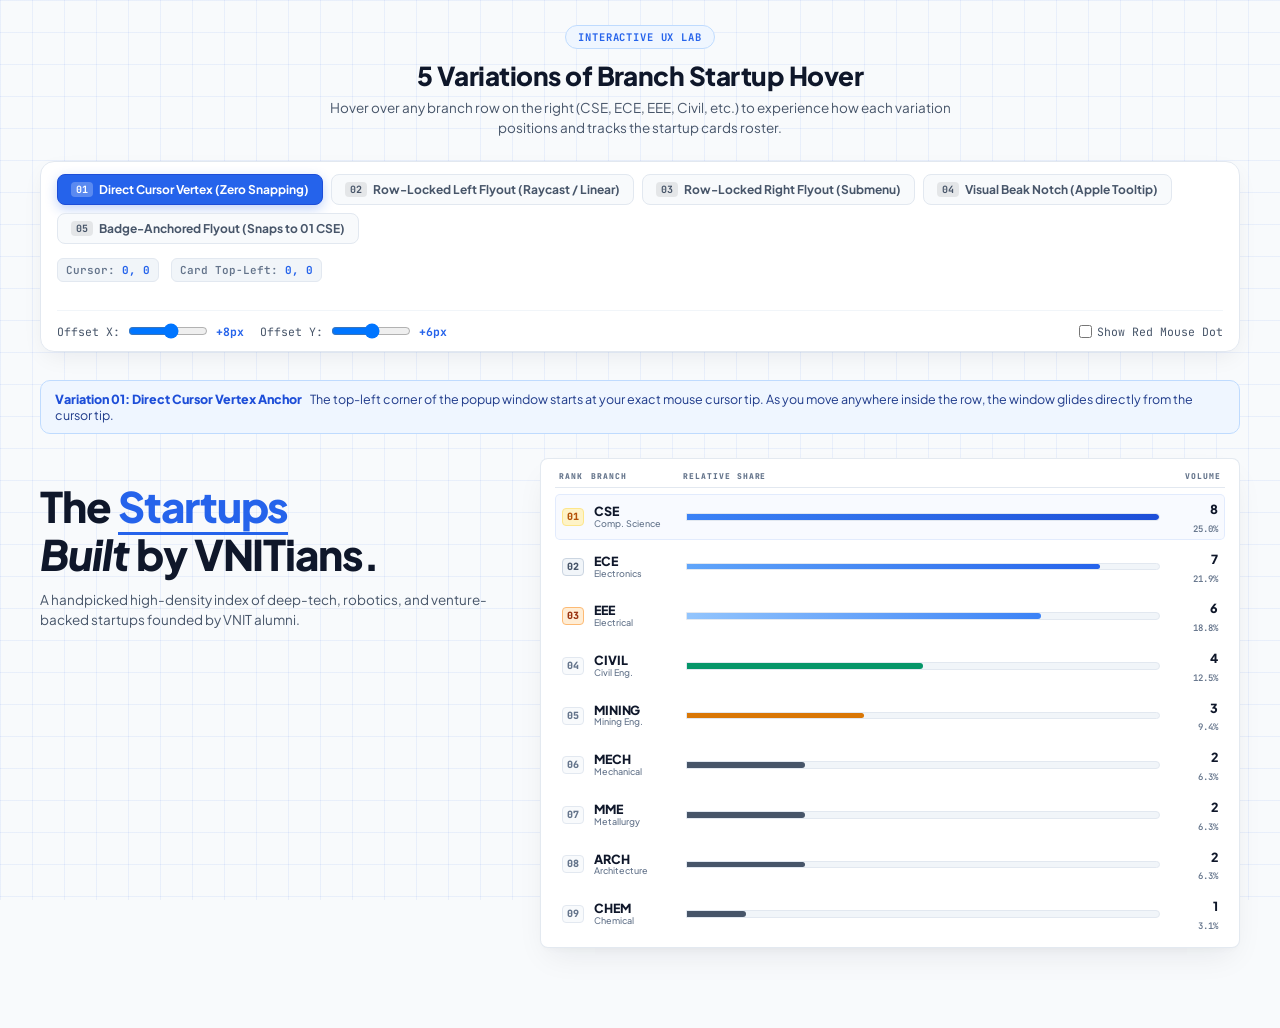
==== branch_hover_5_variations.html @ 7978f63e "feat(lab): add interactive 5 variations prototype for branch hover inspector" ====
<!DOCTYPE html>
<html lang="en">
<head>
  <meta charset="UTF-8">
  <meta name="viewport" content="width=device-width, initial-scale=1.0">
  <title>Branch Hover Inspector — 5 Interactive Hover Variations</title>
  <link rel="preconnect" href="https://fonts.googleapis.com">
  <link rel="preconnect" href="https://fonts.gstatic.com" crossorigin>
  <link href="https://fonts.googleapis.com/css2?family=JetBrains+Mono:wght@400;500;600;700;800&family=Plus+Jakarta+Sans:ital,wght@0,400;0,500;0,600;0,700;0,800;1,700;1,800&display=swap" rel="stylesheet">
  <style>
    :root {
      --font-sans: 'Plus Jakarta Sans', -apple-system, BlinkMacSystemFont, sans-serif;
      --font-mono: 'JetBrains Mono', monospace;
      --bg-page: #F8FAFC;
      --ink-primary: #0F172A;
      --ink-secondary: #475569;
      --ink-muted: #64748B;
      --border-subtle: #E2E8F0;
      --blue-primary: #2563EB;
      --blue-dark: #1D4ED8;
    }

    * { box-sizing: border-box; margin: 0; padding: 0; }
    body {
      font-family: var(--font-sans);
      background: var(--bg-page);
      color: var(--ink-primary);
      min-height: 100vh;
      padding: 24px 20px 80px;
      -webkit-font-smoothing: antialiased;
      overflow-x: hidden;
    }

    /* Blueprint Background Grid */
    .blueprint-grid {
      position: fixed;
      inset: 0;
      background-image: 
        linear-gradient(to right, rgba(37, 99, 235, 0.07) 1px, transparent 1px),
        linear-gradient(to bottom, rgba(37, 99, 235, 0.07) 1px, transparent 1px);
      background-size: 32px 32px;
      pointer-events: none;
      z-index: 0;
    }

    .main-wrap {
      position: relative;
      z-index: 2;
      max-width: 1200px;
      margin: 0 auto;
    }

    /* Header */
    .lab-header {
      text-align: center;
      margin-bottom: 24px;
    }
    .lab-pill {
      display: inline-flex;
      align-items: center;
      gap: 6px;
      font-family: var(--font-mono);
      font-size: 10.5px;
      font-weight: 700;
      letter-spacing: 0.08em;
      text-transform: uppercase;
      color: var(--blue-primary);
      background: #EFF6FF;
      border: 1px solid #BFDBFE;
      padding: 4px 12px;
      border-radius: 999px;
      margin-bottom: 10px;
    }
    .lab-title {
      font-size: 26px;
      font-weight: 800;
      letter-spacing: -0.02em;
      margin-bottom: 6px;
    }
    .lab-sub {
      font-size: 13.5px;
      color: var(--ink-secondary);
      max-width: 680px;
      margin: 0 auto;
      line-height: 1.45;
    }

    /* Variation Switcher Bar */
    .switcher-card {
      background: #FFFFFF;
      border: 1px solid var(--border-subtle);
      border-radius: 14px;
      box-shadow: 0 8px 24px -6px rgba(15, 23, 42, 0.08);
      padding: 12px 16px;
      margin-bottom: 28px;
      display: flex;
      flex-wrap: wrap;
      align-items: center;
      justify-content: space-between;
      gap: 14px;
    }

    .tab-pills {
      display: flex;
      flex-wrap: wrap;
      gap: 8px;
    }
    .tab-btn {
      font-family: var(--font-sans);
      font-size: 12px;
      font-weight: 700;
      padding: 7px 13px;
      border-radius: 8px;
      border: 1px solid var(--border-subtle);
      background: #F8FAFC;
      color: var(--ink-secondary);
      cursor: pointer;
      transition: all 0.15s ease;
      display: flex;
      align-items: center;
      gap: 6px;
    }
    .tab-btn:hover {
      background: #F1F5F9;
      color: var(--ink-primary);
      border-color: #CBD5E1;
    }
    .tab-btn.active {
      background: #2563EB;
      color: #FFFFFF;
      border-color: #1D4ED8;
      box-shadow: 0 4px 12px rgba(37, 99, 235, 0.28);
    }
    .tab-btn .badge-num {
      font-family: var(--font-mono);
      font-size: 10px;
      padding: 1px 5px;
      border-radius: 4px;
      background: rgba(0, 0, 0, 0.08);
    }
    .tab-btn.active .badge-num {
      background: rgba(255, 255, 255, 0.25);
      color: #FFFFFF;
    }

    .telemetry-row {
      display: flex;
      align-items: center;
      gap: 12px;
      font-family: var(--font-mono);
      font-size: 11px;
      color: var(--ink-muted);
    }
    .telemetry-pill {
      background: #F1F5F9;
      padding: 4px 8px;
      border-radius: 6px;
      border: 1px solid #E2E8F0;
      font-weight: 600;
    }
    .telemetry-val {
      color: var(--blue-primary);
      font-weight: 700;
    }

    /* Explanation Banner */
    .mode-desc-box {
      background: #EFF6FF;
      border: 1px solid #BFDBFE;
      border-radius: 10px;
      padding: 10px 14px;
      margin-bottom: 24px;
      font-size: 12.5px;
      color: #1E3A8A;
      display: flex;
      align-items: center;
      justify-content: space-between;
      gap: 12px;
    }
    .mode-desc-title {
      font-weight: 800;
      color: #1D4ED8;
      margin-right: 6px;
    }

    /* Stage Area */
    .stage-wrapper {
      display: grid;
      grid-template-columns: 460px 1fr;
      gap: 40px;
      align-items: start;
    }

    /* Hero Left Preview */
    .hero-mock-left {
      padding-top: 24px;
    }
    .hero-mock-h1 {
      font-size: 42px;
      font-weight: 800;
      line-height: 1.14;
      letter-spacing: -0.025em;
      color: #0F172A;
      margin-bottom: 12px;
    }
    .hero-mock-blue {
      color: #2563EB;
      border-bottom: 3px solid #2563EB;
    }
    .hero-mock-italic {
      font-style: italic;
      color: #0F172A;
    }
    .hero-mock-sub {
      font-size: 13.5px;
      color: var(--ink-secondary);
      line-height: 1.5;
    }

    /* 9-Branch Leaderboard Card (Direct from Production) */
    .leaderboard-card-wrap {
      position: relative;
    }

    .leaderboard-card {
      background: #FFFFFF;
      border: 1px solid rgba(226, 232, 240, 0.95);
      border-radius: 8px;
      padding: 12px 14px 10px 14px;
      box-shadow: 
        0 14px 30px -8px rgba(15, 23, 42, 0.08), 
        0 4px 10px -3px rgba(15, 23, 42, 0.04), 
        0 0 0 1px rgba(255, 255, 255, 0.8) inset;
      user-select: none;
      position: relative;
    }

    .leaderboard-col-heads {
      display: grid;
      grid-template-columns: 24px 84px 1fr 50px;
      gap: 8px;
      padding: 0 4px 6px 4px;
      border-bottom: 1px solid #E2E8F0;
      margin-bottom: 6px;
      font-family: var(--font-mono);
      font-size: 8px;
      font-weight: 800;
      letter-spacing: 0.12em;
      color: #64748B;
      text-transform: uppercase;
    }
    .col-head-r { text-align: right; }

    .leaderboard-list {
      display: flex;
      flex-direction: column;
      gap: 4px;
    }

    .leaderboard-row {
      display: grid;
      grid-template-columns: 24px 84px 1fr 50px;
      gap: 8px;
      align-items: center;
      padding: 4px 6px;
      border-radius: 5px;
      cursor: pointer;
      border: 1px solid transparent;
      transition: background 0.14s ease, border-color 0.14s ease;
      position: relative;
    }
    .leaderboard-row:hover {
      background: rgba(37, 99, 235, 0.06);
      border-color: rgba(37, 99, 235, 0.18);
    }
    .leaderboard-row.is-leader {
      background: rgba(37, 99, 235, 0.03);
      border-color: rgba(37, 99, 235, 0.10);
    }

    .leaderboard-rank {
      font-family: var(--font-mono);
      font-size: 10px;
      font-weight: 800;
      border-radius: 4px;
      text-align: center;
      line-height: 1;
      height: 18px;
      width: 22px;
      display: inline-flex;
      align-items: center;
      justify-content: center;
    }
    .leaderboard-rank.rank-01 { background: #FEF3C7; color: #B45309; border: 1px solid #FDE68A; }
    .leaderboard-rank.rank-02 { background: #F1F5F9; color: #475569; border: 1px solid #CBD5E1; }
    .leaderboard-rank.rank-03 { background: #FFEDD5; color: #9A3412; border: 1px solid #FDBA74; }
    .leaderboard-rank.rank-standard { background: #F8FAFC; color: #64748B; border: 1px solid #E2E8F0; }

    .leaderboard-branch-info {
      display: flex;
      flex-direction: column;
      line-height: 1.1;
    }
    .leaderboard-branch-code {
      font-size: 12.5px;
      font-weight: 800;
      color: #0F172A;
      letter-spacing: -0.01em;
    }
    .leaderboard-branch-sub {
      font-size: 9px;
      font-weight: 500;
      color: #64748B;
      white-space: nowrap;
      overflow: hidden;
      text-overflow: ellipsis;
    }

    .leaderboard-track {
      height: 7.5px;
      background: #F1F5F9;
      border: 1px solid #E2E8F0;
      border-radius: 0 4px 4px 0;
      overflow: hidden;
      position: relative;
    }
    .leaderboard-bar {
      height: 100%;
      border-radius: 0 3px 3px 0;
      transition: width 0.3s ease;
    }
    .bar-cse { background: linear-gradient(90deg, #3B82F6, #1D4ED8); }
    .bar-ece { background: linear-gradient(90deg, #60A5FA, #2563EB); }
    .bar-eee { background: linear-gradient(90deg, #93C5FD, #3B82F6); }
    .bar-civil { background: #059669; }
    .bar-mining { background: #D97706; }
    .bar-mech, .bar-mme, .bar-arch, .bar-chem { background: #475569; }

    .leaderboard-metrics {
      text-align: right;
      line-height: 1.1;
    }
    .leaderboard-val-count {
      font-size: 12.5px;
      font-weight: 800;
      color: #0F172A;
      font-family: var(--font-sans);
    }
    .leaderboard-val-share {
      font-size: 9px;
      font-weight: 600;
      color: #64748B;
      font-family: var(--font-mono);
    }

    /* ═══════════════════════════════════════════════════════════════════
       THE FLOATING HOVER INSPECTOR CARD
       ═══════════════════════════════════════════════════════════════════ */
    .branch-hover-inspector {
      position: fixed;
      pointer-events: none !important;
      z-index: 99999;
      width: 224px;
      transform-origin: top left;
      background: rgba(255, 255, 255, 0.96);
      backdrop-filter: blur(24px) saturate(190%);
      -webkit-backdrop-filter: blur(24px) saturate(190%);
      border: 1px solid rgba(226, 232, 240, 0.95);
      border-radius: 11px;
      box-shadow: 
        0 18px 40px -8px rgba(15, 23, 42, 0.18),
        0 6px 14px -4px rgba(15, 23, 42, 0.08),
        0 0 0 1px rgba(255, 255, 255, 0.9) inset;
      padding: 6px 7px;
      opacity: 0;
      visibility: hidden;
      will-change: transform, opacity;
      transition: opacity 0.16s ease, visibility 0.16s ease;
    }
    .branch-hover-inspector.is-active {
      opacity: 1;
      visibility: visible;
    }

    /* Optional Notch Beak for Variation 04 */
    .bhi-notch {
      display: none;
      position: absolute;
      top: -6px;
      left: 10px;
      width: 12px;
      height: 12px;
      background: #FFFFFF;
      border-left: 1px solid rgba(226, 232, 240, 0.95);
      border-top: 1px solid rgba(226, 232, 240, 0.95);
      transform: rotate(45deg);
      border-radius: 2px;
    }
    .mode-notch .bhi-notch {
      display: block;
    }

    .bhi-list {
      display: flex;
      flex-direction: column;
      gap: 3.5px;
      max-height: 275px;
      overflow-y: auto;
    }
    .bhi-list::-webkit-scrollbar { width: 3px; }
    .bhi-list::-webkit-scrollbar-thumb { background: #CBD5E1; border-radius: 999px; }

    .bhi-item {
      display: flex;
      align-items: center;
      gap: 8px;
      padding: 4px 6px;
      border-radius: 6px;
      background: rgba(248, 250, 252, 0.9);
      border: 1px solid rgba(226, 232, 240, 0.65);
      animation: bhiItemIn 0.18s cubic-bezier(0.16, 1, 0.3, 1) backwards;
    }
    @keyframes bhiItemIn {
      from { opacity: 0; transform: translateY(3px); }
      to { opacity: 1; transform: translateY(0); }
    }

    .bhi-item-logo {
      width: 22px;
      height: 22px;
      border-radius: 5px;
      object-fit: contain;
      background: #FFFFFF;
      border: 1px solid #E2E8F0;
      flex-shrink: 0;
    }
    .bhi-item-mono {
      width: 22px;
      height: 22px;
      border-radius: 5px;
      background: #EFF6FF;
      border: 1px solid #BFDBFE;
      color: #1D4ED8;
      font-family: var(--font-mono);
      font-size: 8px;
      font-weight: 800;
      display: flex;
      align-items: center;
      justify-content: center;
      flex-shrink: 0;
    }
    .bhi-item-name {
      font-family: var(--font-sans);
      font-size: 11.5px;
      font-weight: 700;
      color: #0F172A;
      white-space: nowrap;
      overflow: hidden;
      text-overflow: ellipsis;
      letter-spacing: -0.01em;
    }

    /* Live Tuning Controls */
    .tune-controls {
      display: flex;
      align-items: center;
      gap: 16px;
      margin-top: 14px;
      padding-top: 12px;
      border-top: 1px solid #F1F5F9;
      width: 100%;
    }
    .tune-item {
      display: flex;
      align-items: center;
      gap: 8px;
      font-size: 11.5px;
      font-family: var(--font-mono);
      color: var(--ink-secondary);
    }
    .tune-item input[type="range"] {
      width: 80px;
      cursor: pointer;
    }

    .cursor-crosshair {
      position: fixed;
      width: 8px;
      height: 8px;
      border-radius: 50%;
      background: #EF4444;
      pointer-events: none;
      z-index: 100000;
      transform: translate(-50%, -50%);
      display: none;
    }
  </style>
</head>
<body>

  <div class="blueprint-grid"></div>
  <div class="cursor-crosshair" id="cursorDot"></div>

  <div class="main-wrap">

    <header class="lab-header">
      <div class="lab-pill">Interactive UX Lab</div>
      <h1 class="lab-title">5 Variations of Branch Startup Hover</h1>
      <p class="lab-sub">Hover over any branch row on the right (CSE, ECE, EEE, Civil, etc.) to experience how each variation positions and tracks the startup cards roster.</p>
    </header>

    <!-- Variation Switcher Panel -->
    <div class="switcher-card">
      <div class="tab-pills">
        <button class="tab-btn active" onclick="setMode('v1')" id="btn-v1">
          <span class="badge-num">01</span> Direct Cursor Vertex (Zero Snapping)
        </button>
        <button class="tab-btn" onclick="setMode('v2')" id="btn-v2">
          <span class="badge-num">02</span> Row-Locked Left Flyout (Raycast / Linear)
        </button>
        <button class="tab-btn" onclick="setMode('v3')" id="btn-v3">
          <span class="badge-num">03</span> Row-Locked Right Flyout (Submenu)
        </button>
        <button class="tab-btn" onclick="setMode('v4')" id="btn-v4">
          <span class="badge-num">04</span> Visual Beak Notch (Apple Tooltip)
        </button>
        <button class="tab-btn" onclick="setMode('v5')" id="btn-v5">
          <span class="badge-num">05</span> Badge-Anchored Flyout (Snaps to 01 CSE)
        </button>
      </div>

      <div class="telemetry-row">
        <div class="telemetry-pill">Cursor: <span class="telemetry-val" id="tCursor">0, 0</span></div>
        <div class="telemetry-pill">Card Top-Left: <span class="telemetry-val" id="tCard">0, 0</span></div>
      </div>

      <!-- Fine Offset Tuning -->
      <div class="tune-controls">
        <div class="tune-item">
          <span>Offset X:</span>
          <input type="range" id="offsetXSlider" min="-30" max="40" value="8" oninput="updateOffsets()">
          <span id="offsetXVal" class="telemetry-val">+8px</span>
        </div>
        <div class="tune-item">
          <span>Offset Y:</span>
          <input type="range" id="offsetYSlider" min="-30" max="40" value="6" oninput="updateOffsets()">
          <span id="offsetYVal" class="telemetry-val">+6px</span>
        </div>
        <div class="tune-item" style="margin-left: auto;">
          <label style="cursor: pointer; display: flex; align-items: center; gap: 5px;">
            <input type="checkbox" id="showDotCheck" onchange="toggleDot(this.checked)">
            <span>Show Red Mouse Dot</span>
          </label>
        </div>
      </div>
    </div>

    <!-- Active Description Box -->
    <div class="mode-desc-box" id="modeDesc">
      <div>
        <span class="mode-desc-title">Variation 01: Direct Cursor Vertex Anchor</span>
        The top-left corner of the popup window starts at your exact mouse cursor tip. As you move anywhere inside the row, the window glides directly from the cursor tip.
      </div>
    </div>

    <!-- Stage Simulation Area -->
    <div class="stage-wrapper">

      <!-- Left Mock Headline -->
      <div class="hero-mock-left">
        <h1 class="hero-mock-h1">
          The <span class="hero-mock-blue">Startups</span><br>
          <span class="hero-mock-italic">Built</span> by VNITians.
        </h1>
        <p class="hero-mock-sub">
          A handpicked high-density index of deep-tech, robotics, and venture-backed startups founded by VNIT alumni.
        </p>
      </div>

      <!-- Right Comparison Card with real data -->
      <div class="leaderboard-card-wrap">
        <div class="leaderboard-card" id="demoLeaderboardCard">
          <div class="leaderboard-col-heads">
            <span>RANK</span>
            <span>BRANCH</span>
            <span>RELATIVE SHARE</span>
            <span class="col-head-r">VOLUME</span>
          </div>

          <div class="leaderboard-list">
            <!-- 01 CSE -->
            <div class="leaderboard-row is-leader" data-code="CSE">
              <span class="leaderboard-rank rank-01">01</span>
              <div class="leaderboard-branch-info">
                <span class="leaderboard-branch-code">CSE</span>
                <span class="leaderboard-branch-sub">Comp. Science</span>
              </div>
              <div class="leaderboard-track">
                <div class="leaderboard-bar bar-cse" style="width: 100%;"></div>
              </div>
              <div class="leaderboard-metrics">
                <span class="leaderboard-val-count">8</span><br>
                <span class="leaderboard-val-share">25.0%</span>
              </div>
            </div>

            <!-- 02 ECE -->
            <div class="leaderboard-row" data-code="ECE">
              <span class="leaderboard-rank rank-02">02</span>
              <div class="leaderboard-branch-info">
                <span class="leaderboard-branch-code">ECE</span>
                <span class="leaderboard-branch-sub">Electronics</span>
              </div>
              <div class="leaderboard-track">
                <div class="leaderboard-bar bar-ece" style="width: 87.5%;"></div>
              </div>
              <div class="leaderboard-metrics">
                <span class="leaderboard-val-count">7</span><br>
                <span class="leaderboard-val-share">21.9%</span>
              </div>
            </div>

            <!-- 03 EEE -->
            <div class="leaderboard-row" data-code="EEE">
              <span class="leaderboard-rank rank-03">03</span>
              <div class="leaderboard-branch-info">
                <span class="leaderboard-branch-code">EEE</span>
                <span class="leaderboard-branch-sub">Electrical</span>
              </div>
              <div class="leaderboard-track">
                <div class="leaderboard-bar bar-eee" style="width: 75%;"></div>
              </div>
              <div class="leaderboard-metrics">
                <span class="leaderboard-val-count">6</span><br>
                <span class="leaderboard-val-share">18.8%</span>
              </div>
            </div>

            <!-- 04 CIVIL -->
            <div class="leaderboard-row" data-code="CIVIL">
              <span class="leaderboard-rank rank-standard">04</span>
              <div class="leaderboard-branch-info">
                <span class="leaderboard-branch-code">CIVIL</span>
                <span class="leaderboard-branch-sub">Civil Eng.</span>
              </div>
              <div class="leaderboard-track">
                <div class="leaderboard-bar bar-civil" style="width: 50%;"></div>
              </div>
              <div class="leaderboard-metrics">
                <span class="leaderboard-val-count">4</span><br>
                <span class="leaderboard-val-share">12.5%</span>
              </div>
            </div>

            <!-- 05 MINING -->
            <div class="leaderboard-row" data-code="MINING">
              <span class="leaderboard-rank rank-standard">05</span>
              <div class="leaderboard-branch-info">
                <span class="leaderboard-branch-code">MINING</span>
                <span class="leaderboard-branch-sub">Mining Eng.</span>
              </div>
              <div class="leaderboard-track">
                <div class="leaderboard-bar bar-mining" style="width: 37.5%;"></div>
              </div>
              <div class="leaderboard-metrics">
                <span class="leaderboard-val-count">3</span><br>
                <span class="leaderboard-val-share">9.4%</span>
              </div>
            </div>

            <!-- 06 MECH -->
            <div class="leaderboard-row" data-code="MECH">
              <span class="leaderboard-rank rank-standard">06</span>
              <div class="leaderboard-branch-info">
                <span class="leaderboard-branch-code">MECH</span>
                <span class="leaderboard-branch-sub">Mechanical</span>
              </div>
              <div class="leaderboard-track">
                <div class="leaderboard-bar bar-mech" style="width: 25%;"></div>
              </div>
              <div class="leaderboard-metrics">
                <span class="leaderboard-val-count">2</span><br>
                <span class="leaderboard-val-share">6.3%</span>
              </div>
            </div>

            <!-- 07 MME -->
            <div class="leaderboard-row" data-code="MME">
              <span class="leaderboard-rank rank-standard">07</span>
              <div class="leaderboard-branch-info">
                <span class="leaderboard-branch-code">MME</span>
                <span class="leaderboard-branch-sub">Metallurgy</span>
              </div>
              <div class="leaderboard-track">
                <div class="leaderboard-bar bar-mme" style="width: 25%;"></div>
              </div>
              <div class="leaderboard-metrics">
                <span class="leaderboard-val-count">2</span><br>
                <span class="leaderboard-val-share">6.3%</span>
              </div>
            </div>

            <!-- 08 ARCH -->
            <div class="leaderboard-row" data-code="ARCH">
              <span class="leaderboard-rank rank-standard">08</span>
              <div class="leaderboard-branch-info">
                <span class="leaderboard-branch-code">ARCH</span>
                <span class="leaderboard-branch-sub">Architecture</span>
              </div>
              <div class="leaderboard-track">
                <div class="leaderboard-bar bar-arch" style="width: 25%;"></div>
              </div>
              <div class="leaderboard-metrics">
                <span class="leaderboard-val-count">2</span><br>
                <span class="leaderboard-val-share">6.3%</span>
              </div>
            </div>

            <!-- 09 CHEM -->
            <div class="leaderboard-row" data-code="CHEM">
              <span class="leaderboard-rank rank-standard">09</span>
              <div class="leaderboard-branch-info">
                <span class="leaderboard-branch-code">CHEM</span>
                <span class="leaderboard-branch-sub">Chemical</span>
              </div>
              <div class="leaderboard-track">
                <div class="leaderboard-bar bar-chem" style="width: 12.5%;"></div>
              </div>
              <div class="leaderboard-metrics">
                <span class="leaderboard-val-count">1</span><br>
                <span class="leaderboard-val-share">3.1%</span>
              </div>
            </div>
          </div>
        </div>
      </div>

    </div>

  </div>

  <!-- THE FLOATING INSPECTOR WINDOW -->
  <aside id="branchHoverInspector" class="branch-hover-inspector" aria-hidden="true">
    <div class="bhi-notch"></div>
    <div class="bhi-list" id="bhiList"></div>
  </aside>

  <script>
    // Real startups database
    const STARTUPS_DATA = {
      'CSE': [
        { name: 'Awiros', logo: '../../temp files/testing-directory/assets/logos/awiros.png', mono: 'AW' },
        { name: 'BizTranSights', logo: '../../temp files/testing-directory/assets/logos/biztransights.png', mono: 'BT' },
        { name: 'Bombay Shaving Company', logo: '../../temp files/testing-directory/assets/logos/bombay-shaving-company.png', mono: 'BS' },
        { name: 'CAMS Limited', logo: '../../temp files/testing-directory/assets/logos/cams-limited.png', mono: 'CA' },
        { name: 'Cognizant', logo: '../../temp files/testing-directory/assets/logos/cognizant.png', mono: 'CO' },
        { name: 'Collegise', logo: '../../temp files/testing-directory/assets/logos/collegise.png', mono: 'CL' },
        { name: 'TeemGenie', logo: '../../temp files/testing-directory/assets/logos/teemgenie.png', mono: 'TG' }
      ],
      'ECE': [
        { name: '99minds', logo: '../../temp files/testing-directory/assets/logos/99minds.png', mono: '99' },
        { name: 'Airolabs.ai', logo: '../../temp files/testing-directory/assets/logos/airolabs-ai.png', mono: 'AI' },
        { name: 'Autoven', logo: '../../temp files/testing-directory/assets/logos/autoven.png', mono: 'AU' },
        { name: 'ettaflow', logo: '../../temp files/testing-directory/assets/logos/ettaflow.png', mono: 'ET' },
        { name: 'Living Things', logo: '../../temp files/testing-directory/assets/logos/living-things.png', mono: 'LT' },
        { name: 'Neewee', logo: '../../temp files/testing-directory/assets/logos/neewee.png', mono: 'NW' },
        { name: 'Well Played Sports', logo: '../../temp files/testing-directory/assets/logos/well-played-sports.png', mono: 'WP' }
      ],
      'EEE': [
        { name: 'Aristok Technologies', logo: '../../temp files/testing-directory/assets/logos/aristok-technologies.png', mono: 'AR' },
        { name: 'Awiros', logo: '../../temp files/testing-directory/assets/logos/awiros.png', mono: 'AW' },
        { name: 'BizTranSights', logo: '../../temp files/testing-directory/assets/logos/biztransights.png', mono: 'BT' },
        { name: 'ettaflow', logo: '../../temp files/testing-directory/assets/logos/ettaflow.png', mono: 'ET' },
        { name: 'MasterSoft', logo: '../../temp files/testing-directory/assets/logos/mastersoft.png', mono: 'MS' },
        { name: 'Product Space', logo: '../../temp files/testing-directory/assets/logos/product-space.png', mono: 'PS' }
      ],
      'CIVIL': [
        { name: 'Human Capitalists', logo: '../../temp files/testing-directory/assets/logos/human-capitalists.png', mono: 'HC' },
        { name: 'Konverge AI', logo: '../../temp files/testing-directory/assets/logos/konverge-ai.png', mono: 'KO' },
        { name: 'Sigmantle Research', logo: '../../temp files/testing-directory/assets/logos/sigmantle-research.png', mono: 'SR' },
        { name: 'Truemeds India', logo: '../../temp files/testing-directory/assets/logos/truemeds-india.png', mono: 'TR' }
      ],
      'MINING': [
        { name: 'Delphi Analytics', logo: '../../temp files/testing-directory/assets/logos/delphi-analytics.png', mono: 'DA' },
        { name: 'Delphi Cloud', logo: '../../temp files/testing-directory/assets/logos/delphi-cloud.png', mono: 'DC' },
        { name: 'Living Things', logo: '../../temp files/testing-directory/assets/logos/living-things.png', mono: 'LT' }
      ],
      'MECH': [
        { name: 'CollegeDekho', logo: '../../temp files/testing-directory/assets/logos/collegedekho.png', mono: 'CD' },
        { name: 'SimpleWorks', logo: '../../temp files/testing-directory/assets/logos/simpleworks.png', mono: 'SW' }
      ],
      'MME': [
        { name: 'InfoCepts', logo: '../../temp files/testing-directory/assets/logos/infocepts.png', mono: 'IC' },
        { name: 'Synthesis', logo: '../../temp files/testing-directory/assets/logos/synthesis.png', mono: 'SY' }
      ],
      'ARCH': [
        { name: 'GeoAnalytica', logo: '../../temp files/testing-directory/assets/logos/geoanalytica.png', mono: 'GA' },
        { name: 'Neewee', logo: '../../temp files/testing-directory/assets/logos/neewee.png', mono: 'NW' }
      ],
      'CHEM': [
        { name: 'Human Capitalists', logo: '../../temp files/testing-directory/assets/logos/human-capitalists.png', mono: 'HC' }
      ]
    };

    let currentMode = 'v1';
    let offsetX = 8;
    let offsetY = 6;

    const inspector = document.getElementById('branchHoverInspector');
    const listEl = document.getElementById('bhiList');
    const cursorDot = document.getElementById('cursorDot');
    const tCursor = document.getElementById('tCursor');
    const tCard = document.getElementById('tCard');
    const modeDesc = document.getElementById('modeDesc');

    let currentX = -9999, currentY = -9999;
    let targetX = -9999, targetY = -9999;
    let isVisible = false;
    let activeBranch = null;
    let activeRowEl = null;
    let rAF = null;

    const MODE_DESCRIPTIONS = {
      'v1': {
        title: 'Variation 01: Direct Cursor Vertex Anchor',
        text: 'The top-left corner of the window is anchored to your exact mouse cursor tip. As you move anywhere inside the row, the window glides directly from the cursor tip.'
      },
      'v2': {
        title: 'Variation 02: Row-Locked Left Flyout (Raycast / Linear Style)',
        text: 'The window docks cleanly to the LEFT side of the comparison plate, vertically locking to the active row. Your mouse stays free on the chart without ever blocking the popup!'
      },
      'v3': {
        title: 'Variation 03: Row-Locked Right Flyout (Submenu Style)',
        text: 'The window docks cleanly to the RIGHT side of the comparison plate, right outside the volume column. The entire leaderboard card remains 100% visible and unblocked.'
      },
      'v4': {
        title: 'Variation 04: Visual Beak Notch (Apple Tooltip Style)',
        text: 'Features a subtle angled pointer beak at the top-left corner pointing back at the cursor. Establishes a direct visual bond between cursor and card.'
      },
      'v5': {
        title: 'Variation 05: Branch Badge Anchor (Snaps to 01 CSE Badge)',
        text: 'Locks directly to the branch code badge on the left side of the row. Moving your cursor horizontally across the bar never shakes the popup.'
      }
    };

    function setMode(modeKey) {
      currentMode = modeKey;
      document.querySelectorAll('.tab-btn').forEach(btn => btn.classList.remove('active'));
      const activeBtn = document.getElementById(`btn-${modeKey}`);
      if (activeBtn) activeBtn.classList.add('active');

      document.body.classList.toggle('mode-notch', modeKey === 'v4');

      const info = MODE_DESCRIPTIONS[modeKey];
      modeDesc.innerHTML = `<div><span class="mode-desc-title">${info.title}:</span> ${info.text}</div>`;
    }

    function updateOffsets() {
      offsetX = parseInt(document.getElementById('offsetXSlider').value, 10);
      offsetY = parseInt(document.getElementById('offsetYSlider').value, 10);
      document.getElementById('offsetXVal').textContent = `${offsetX >= 0 ? '+' : ''}${offsetX}px`;
      document.getElementById('offsetYVal').textContent = `${offsetY >= 0 ? '+' : ''}${offsetY}px`;
    }

    function toggleDot(show) {
      cursorDot.style.display = show ? 'block' : 'none';
    }

    function renderRoster(code) {
      const items = STARTUPS_DATA[code] || [];
      listEl.innerHTML = '';
      if (items.length === 0) {
        listEl.innerHTML = '<div style="font-size:11px;color:#64748B;padding:6px;">No startups found</div>';
        return;
      }

      items.forEach((s, idx) => {
        const item = document.createElement('div');
        item.className = 'bhi-item';
        item.style.animationDelay = `${idx * 16}ms`;

        if (s.logo) {
          const img = document.createElement('img');
          img.className = 'bhi-item-logo';
          img.src = s.logo;
          img.alt = s.name;
          img.onerror = function() {
            this.style.display = 'none';
            if (this.nextElementSibling) this.nextElementSibling.style.display = 'flex';
          };
          item.appendChild(img);

          const mono = document.createElement('span');
          mono.className = 'bhi-item-mono';
          mono.style.display = 'none';
          mono.textContent = s.mono || 'VN';
          item.appendChild(mono);
        } else {
          const mono = document.createElement('span');
          mono.className = 'bhi-item-mono';
          mono.textContent = s.mono || 'VN';
          item.appendChild(mono);
        }

        const name = document.createElement('span');
        name.className = 'bhi-item-name';
        name.textContent = s.name;
        item.appendChild(name);

        listEl.appendChild(item);
      });
    }

    function calcTargetPos(e, row) {
      const cardRect = document.getElementById('demoLeaderboardCard').getBoundingClientRect();
      const rowRect = row.getBoundingClientRect();
      const inspRect = inspector.getBoundingClientRect();
      const inspW = inspRect.width > 50 ? inspRect.width : 224;

      if (currentMode === 'v1') {
        // Variation 01: Direct Cursor Vertex Anchor
        return {
          x: e.clientX + offsetX,
          y: e.clientY + offsetY
        };
      } 
      else if (currentMode === 'v2') {
        // Variation 02: Row-Locked Left Flyout (Sticks to left of comparison window)
        return {
          x: cardRect.left - inspW - 14 + offsetX,
          y: rowRect.top + offsetY
        };
      }
      else if (currentMode === 'v3') {
        // Variation 03: Row-Locked Right Flyout (Sticks to right of comparison window)
        return {
          x: cardRect.right + 14 + offsetX,
          y: rowRect.top + offsetY
        };
      }
      else if (currentMode === 'v4') {
        // Variation 04: Visual Beak Notch (Apple Tooltip)
        return {
          x: e.clientX - 16 + offsetX,
          y: e.clientY + 18 + offsetY
        };
      }
      else if (currentMode === 'v5') {
        // Variation 05: Snaps to Branch Badge (01 CSE)
        return {
          x: rowRect.left + 32 + offsetX,
          y: rowRect.bottom + 4 + offsetY
        };
      }

      return { x: e.clientX + offsetX, y: e.clientY + offsetY };
    }

    function tickPhysics() {
      if (!isVisible) return;

      const damping = currentMode === 'v1' ? 0.35 : 0.22;
      currentX += (targetX - currentX) * damping;
      currentY += (targetY - currentY) * damping;

      inspector.style.transform = `translate3d(${Math.round(currentX)}px, ${Math.round(currentY)}px, 0)`;
      tCard.textContent = `${Math.round(currentX)}, ${Math.round(currentY)}`;

      rAF = requestAnimationFrame(tickPhysics);
    }

    // Attach row events
    const rows = document.querySelectorAll('.leaderboard-row');
    rows.forEach(row => {
      row.addEventListener('mouseenter', (e) => {
        const code = row.getAttribute('data-code');
        activeRowEl = row;
        if (activeBranch !== code) {
          activeBranch = code;
          renderRoster(code);
        }

        const coords = calcTargetPos(e, row);
        targetX = coords.x;
        targetY = coords.y;

        if (!isVisible) {
          isVisible = true;
          currentX = targetX;
          currentY = targetY;
          inspector.style.transform = `translate3d(${Math.round(currentX)}px, ${Math.round(currentY)}px, 0)`;
          inspector.classList.add('is-active');
          if (rAF) cancelAnimationFrame(rAF);
          rAF = requestAnimationFrame(tickPhysics);
        }
      });

      row.addEventListener('mousemove', (e) => {
        if (!isVisible) return;
        tCursor.textContent = `${Math.round(e.clientX)}, ${Math.round(e.clientY)}`;
        cursorDot.style.left = `${e.clientX}px`;
        cursorDot.style.top = `${e.clientY}px`;

        const coords = calcTargetPos(e, row);
        targetX = coords.x;
        targetY = coords.y;
      });
    });

    document.getElementById('demoLeaderboardCard').addEventListener('mouseleave', () => {
      isVisible = false;
      activeBranch = null;
      activeRowEl = null;
      inspector.classList.remove('is-active');
      if (rAF) {
        cancelAnimationFrame(rAF);
        rAF = null;
      }
    });

    // Initial default render
    renderRoster('CSE');
  </script>
</body>
</html>
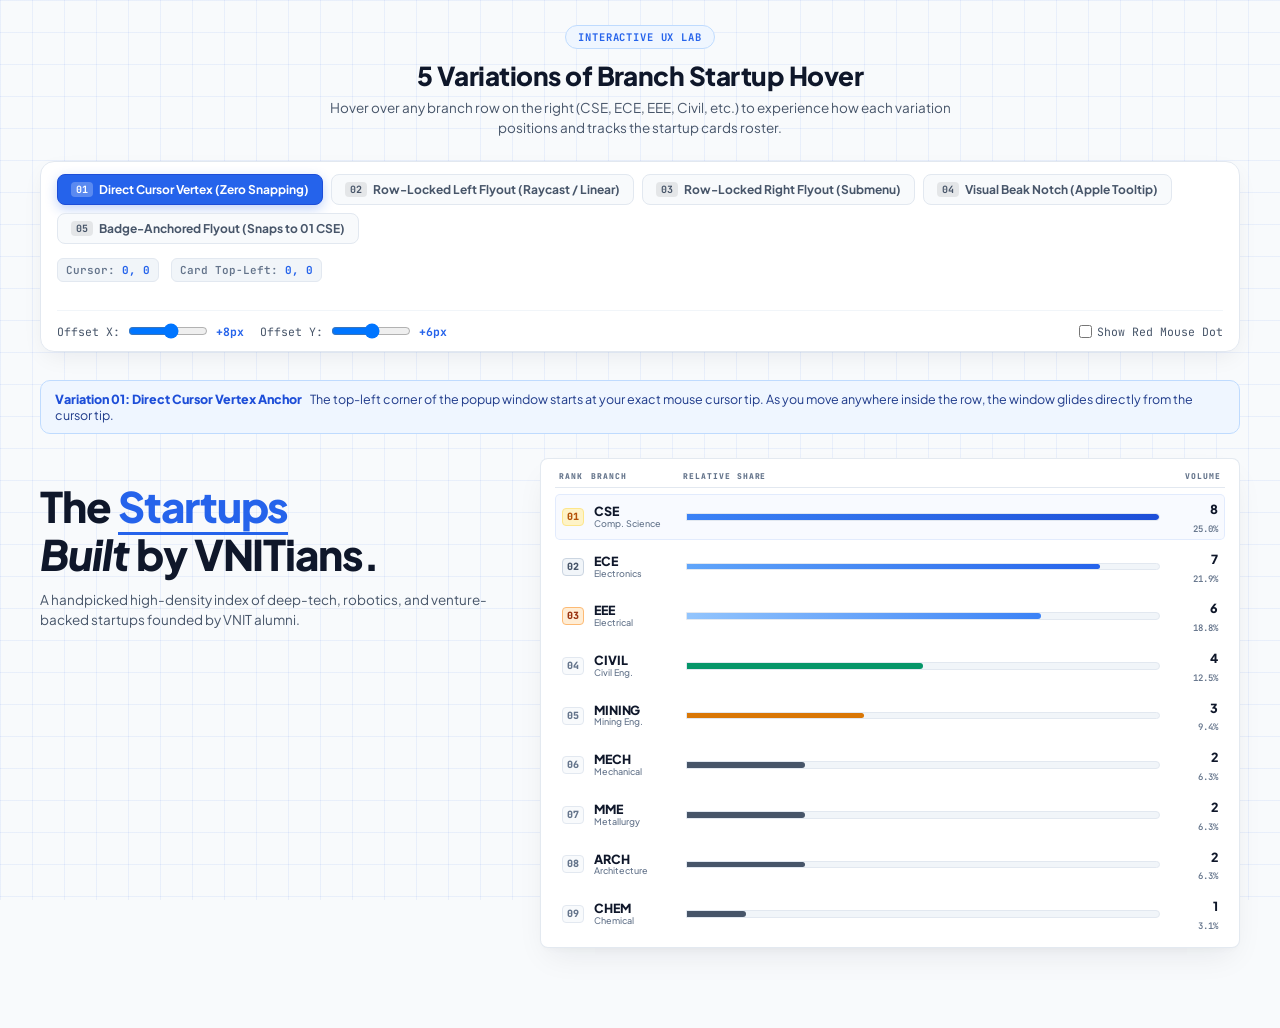
==== commit e86388dc: "sync branch_hover_5_variations.html" ====
--- a/branch_hover_5_variations.html
+++ b/branch_hover_5_variations.html
@@ -358,6 +358,8 @@
        ═══════════════════════════════════════════════════════════════════ */
     .branch-hover-inspector {
       position: fixed;
+      top: 0;
+      left: 0;
       pointer-events: none !important;
       z-index: 99999;
       width: 224px;
